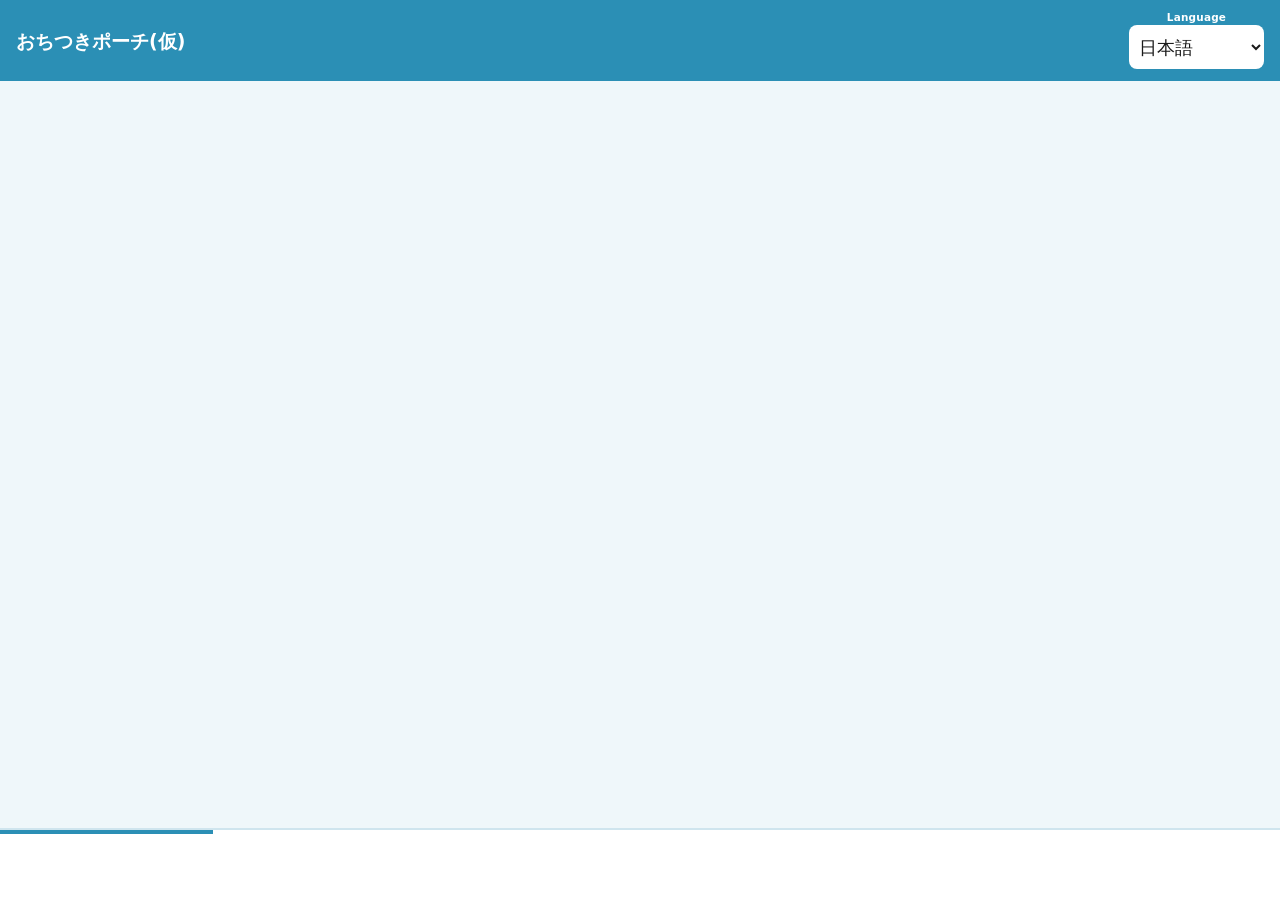
==== index.html @ 1a1b06c5 "web v0.3.1: 本体から同期 Co-Authored-By: Claude Opus 5.5 <noreply@anthropic.com>" ====
<!DOCTYPE html>
<html lang="ja">
<head>
<meta charset="UTF-8">
<meta name="viewport" content="width=device-width, initial-scale=1, viewport-fit=cover">
<meta name="theme-color" content="#2b8fb5">
<title>おちつきポーチ(仮)</title>
<meta name="description" content="落ち着くもの・はぐれたときの写真と手順・食べられる市販品・しぐさの意味を、家族のスマホ1台に。端末内のみ・オフライン・登録なし。">
<link rel="manifest" href="manifest.json">
<link rel="icon" href="icons/icon-192.png">
<link rel="apple-touch-icon" href="icons/icon-192.png">
<link rel="stylesheet" href="style.css">
</head>
<body class="fs0">
<header id="hd">
  <div id="hd-title">おちつきポーチ(仮)</div>
  <div id="hd-right">
    <div id="lang-wrap">
      <span class="lang-label">Language</span>
      <select id="set-lang" aria-label="Language 言語">
        <option value="ja">日本語</option>
        <option value="en">English</option>
        <option value="de">Deutsch</option>
        <option value="fr">Français</option>
        <option value="es">Español</option>
        <option value="it">Italiano</option>
        <option value="pt">Português</option>
        <option value="nl">Nederlands</option>
        <option value="sv">Svenska</option>
        <option value="ko">한국어</option>
        <option value="zh">简体中文</option>
        <option value="ar">العربية</option>
      </select>
    </div>
  </div>
</header>

<main id="main">

  <!-- ホーム(screens/home.js が描く) -->
  <section id="scr-home" class="screen" data-scr="home"></section>
  <section id="scr-calm" class="screen hidden" data-scr="calm"></section>
  <section id="scr-search" class="screen hidden" data-scr="search"></section>
  <section id="scr-food" class="screen hidden" data-scr="food"></section>
  <section id="scr-gesture" class="screen hidden" data-scr="gesture"></section>

  <!-- BUILDER: 画面を足すときは
       <section id="scr-<id>" class="screen hidden" data-scr="<id>"></section>
       を追加し、screens/<id>.js で window.SCREENS.register('<id>', { render(container, api){...} }) する。
       ナビは下の #navbar に <button id="nav-<id>" class="nav-btn" data-scr="<id>"></button> を足す(合計6個まで)。
       i18n.js の nav.<id> にラベルを入れる(ja と en の両方)。sw.js の ASSETS にも screens/<id>.js を足す。 -->

  <!-- せってい(共通シェル。文言は app.js の I18N_MAP が入れる) -->
  <section id="scr-set" class="screen hidden" data-scr="set">
    <h2 id="set-h-normal" class="sec-h"></h2>
    <div class="set-row"><span id="lbl-fs"></span><button id="btn-fs" class="set-btn"></button></div>
    <div class="set-row"><span id="lbl-theme"></span><button id="btn-theme" class="set-btn"></button></div>
    <div class="set-row"><span id="lbl-bgm"></span><button id="btn-bgm" class="set-btn"></button></div>
    <div class="set-row"><span id="lbl-sound"></span><button id="btn-sound" class="set-btn"></button></div>

    <!-- BUILDER: アプリ固有の設定行はここに足す(id は set-app-* で) -->
    <div id="set-app-rows"></div>

    <h2 id="set-h-backup" class="sec-h"></h2>
    <p id="bk-hint" class="hint"></p>
    <div class="bk-row">
      <button id="bk-export" class="set-btn"></button>
      <button id="bk-import" class="set-btn"></button>
    </div>
    <input id="bk-file" type="file" accept="application/json,.json" class="hidden">

    <p id="set-note" class="hint"></p>
    <p class="credit"><a id="link-privacy" href="privacy.html"></a></p>
    <p class="credit"><a id="about-credit" href="https://soudansoyogi.com/" target="_blank" rel="noopener"></a></p>
    <p id="about-ver" class="credit"></p>
  </section>

</main>

<nav id="navbar">
  <button id="nav-home" class="nav-btn active" data-scr="home"></button>
  <button id="nav-calm" class="nav-btn" data-scr="calm"></button>
  <button id="nav-search" class="nav-btn" data-scr="search"></button>
  <button id="nav-food" class="nav-btn" data-scr="food"></button>
  <button id="nav-gesture" class="nav-btn" data-scr="gesture"></button>
  <button id="nav-set" class="nav-btn" data-scr="set"></button>
</nav>

<div id="toast" class="toast"></div>

<script src="audio.js"></script>
<script src="tap.js"></script>
<script src="i18n.js"></script>
<script src="photo.js"></script>
<script src="screens/router.js"></script>
<script src="screens/parts.js"></script>
<script src="screens/home.js"></script>
<script src="screens/calm.js"></script>
<script src="screens/search.js"></script>
<script src="screens/food.js"></script>
<script src="screens/gesture.js"></script>
<script src="app.js"></script>
</body>
</html>
---- style.css ----
/* おちつきポーチ(仮) スタイル(そよぎアプリ・キット v1)
   ・そよぎブランド4色(明るい緑/水色/白/黒) = 4テーマ(body data-theme)
   ・シェルは縦フレックス(ヘッダー=上固定 / #main=スクロール / ナビ=下固定)。100dvh・特大文字でも下端まで届く
   ・大人の尊厳を保つ落ち着いたトーン。機能色のみ。でか文字・大ボタン(44px以上)・.pressing の沈み込み(tap.js連動)
   ・targetSdk36(エッジtoエッジ)のため上下左右に env(safe-area-inset-*)。画面の上下端に余白を持つ */
:root{
  --brand:#2e9e6b;
  --bg:#f2f7f3;
  --ink:#1a1a1a;
  --card:#ffffff;
  --line:#d7e5da;
  --sub:#555;
  --alert:#d43f3f;
  --ok:#2e9e6b;
}
body[data-theme="aqua"]{ --brand:#2b8fb5; --bg:#eff7fa; --line:#cfe5ee; }
body[data-theme="white"]{ --brand:#3d8a63; --bg:#ffffff; --card:#f7f9f8; --line:#e2e6e4; }
body[data-theme="dark"]{
  --brand:#43c08a; --bg:#191d1b; --card:#242a27; --ink:#f2f2f2; --line:#3a423e; --sub:#b5bdb8;
}

*{ box-sizing:border-box; -webkit-tap-highlight-color:transparent; }
html,body{ margin:0; }
body{
  font-family:"Hiragino Sans","Yu Gothic UI","Noto Sans JP",system-ui,sans-serif;
  background:var(--bg); color:var(--ink);
  line-height:1.6;
  height:100vh; height:100dvh;
  display:flex; flex-direction:column;
  overflow:hidden;
  -webkit-touch-callout:none;
}
body.fs0{ font-size:18px; }
body.fs1{ font-size:21px; }
body.fs2{ font-size:25px; }

/* ======== ヘッダー(chromeは固定19px=fs2でも肥大させない) ======== */
header#hd{
  background:var(--brand); color:#fff;
  padding:calc(12px + env(safe-area-inset-top)) max(16px, env(safe-area-inset-right)) 12px max(16px, env(safe-area-inset-left));
  font-weight:700; font-size:19px;
  display:flex; align-items:center; justify-content:space-between; gap:14px;
  flex-shrink:0; overflow:hidden;
  min-height:calc(72px + env(safe-area-inset-top));
}
#hd-title{ flex:1; min-width:2.5em; overflow:hidden; text-overflow:ellipsis; white-space:nowrap; }
#hd-right{ display:flex; align-items:flex-end; gap:14px; flex-shrink:0; }
#lang-wrap{ display:flex; flex-direction:column; align-items:center; gap:3px; flex-shrink:0; }
.lang-label{ font-size:.55em; font-weight:700; color:#fff; line-height:1; letter-spacing:.02em; }
#hd #set-lang{
  min-height:44px; font-size:.95em; font-family:inherit;
  border:none; border-radius:8px; padding:2px 6px;
  background:#fff; color:#1a1a1a;
}
.hd-btn{
  min-height:44px; min-width:44px; padding:0 10px;
  border:none; border-radius:8px; background:rgba(255,255,255,.22); color:#fff;
  font-size:1em; font-family:inherit; font-weight:700;
}

/* ======== 本文(ここだけスクロール) ======== */
#main{
  flex:1 1 auto; min-height:0; overflow-y:auto;
  -webkit-overflow-scrolling:touch;
  width:100%; max-width:680px; margin:0 auto;
  padding:16px max(16px, env(safe-area-inset-right)) 24px max(16px, env(safe-area-inset-left));
}
.screen.hidden, .hidden, [hidden]{ display:none !important; }
.scr-title{ font-size:1.3em; margin:0 0 10px; }
.sec-h{ font-size:1.05em; margin:24px 0 8px; }
.hint{ color:var(--sub); font-size:.92em; }
.note{
  background:var(--card); border:1.5px solid var(--brand); border-radius:10px;
  padding:10px 12px; color:var(--ink); font-size:.95em; margin:0 0 10px;
}
.tagline{ font-weight:700; margin:4px 0 14px; }

/* ======== 共通部品 ======== */
.big-btn{
  display:flex; align-items:center; gap:16px; width:100%; font-size:1em;
  min-height:76px; padding:14px 20px; margin:0 0 14px;
  border:2px solid var(--brand); background:var(--card); color:var(--ink);
  border-radius:18px; font-family:inherit; text-align:left;
}
.big-btn .ico{ font-size:1.9em; line-height:1; flex:none; width:1.5em; text-align:center; }
.big-btn .lbl{ font-size:1.2em; font-weight:700; }
.big-btn.primary{ background:var(--brand); color:#fff; }
.big-btn.alert{ border-color:var(--alert); }
.big-btn.huge{ min-height:40vh; min-height:40dvh; justify-content:center; text-align:center; font-size:1.3em; }
.grid2{ display:grid; grid-template-columns:1fr 1fr; gap:12px; }
.grid2 .big-btn{ flex-direction:column; justify-content:center; text-align:center; margin:0; min-height:120px; }
.card{
  background:var(--card); border:2px solid var(--line); border-radius:16px;
  padding:12px 14px; margin:0 0 12px;
}
.card.tappable{ border-color:var(--brand); }
.row{ display:flex; align-items:center; gap:10px; }
.row.between{ justify-content:space-between; }
.btn{
  min-height:52px; min-width:52px; padding:0 18px;
  display:inline-flex; align-items:center; justify-content:center; gap:8px;
  border:2px solid var(--line); background:var(--card); color:var(--ink);
  border-radius:14px; font-family:inherit; font-size:1em; font-weight:700;
}
.btn.primary{ border-color:var(--brand); background:var(--brand); color:#fff; }
.btn.danger{ border-color:#cc3b30; color:#cc3b30; }
body[data-theme="dark"] .btn.danger{ border-color:#ef9a9a; color:#ef9a9a; }
.btn.wide{ width:100%; }
.btn-row{ display:flex; gap:10px; flex-wrap:wrap; margin:10px 0; }
.btn-row .btn{ flex:1; }
.field{ margin:12px 0; }
.field label{ display:block; font-weight:700; margin:0 0 4px; }
.field input[type="text"], .field input[type="number"], .field input[type="date"], .field input[type="time"], .field textarea, .field select{
  width:100%; font-size:1em; font-family:inherit;
  padding:10px; border:2px solid var(--line); border-radius:10px;
  background:var(--card); color:var(--ink);
}
.field textarea{ resize:vertical; min-height:2.6em; }
.list{ margin:0; padding:0; list-style:none; }
.list li{
  background:var(--card); border:2px solid var(--line); border-radius:12px;
  padding:10px 12px; margin:0 0 8px; min-height:52px;
  display:flex; align-items:center; gap:10px;
}
.list li .grow{ flex:1; min-width:0; overflow-wrap:anywhere; }
.chips{ display:flex; flex-wrap:wrap; gap:8px; }
.chip{
  min-height:44px; padding:6px 14px; border-radius:999px;
  border:2px solid var(--line); background:var(--card); color:var(--ink);
  font-family:inherit; font-size:.95em; font-weight:700;
}
.chip.on{ border-color:var(--brand); background:var(--brand); color:#fff; }
.empty{ color:var(--sub); text-align:center; padding:20px 8px; }
.photo-thumb{ width:64px; height:64px; object-fit:cover; border-radius:10px; background:var(--bg); flex:none; }
.photo-big{ width:100%; max-width:min(90vw,420px); aspect-ratio:1/1; object-fit:contain; border-radius:16px; background:var(--card); border:2px solid var(--line); display:block; margin:0 auto; }

/* ======== でか文字・見せる(全画面) ======== */
.ov{
  position:fixed; inset:0; z-index:300; background:var(--bg); color:var(--ink);
  overflow-y:auto; -webkit-overflow-scrolling:touch;
  padding:calc(20px + env(safe-area-inset-top)) max(16px, env(safe-area-inset-right))
          calc(96px + env(safe-area-inset-bottom)) max(16px, env(safe-area-inset-left));
}
.ov.show-white{ background:#fff; color:#1a1a1a; }
.ov.show-black{ background:#000; color:#fff; }
.ov-close{
  position:fixed; min-height:64px; z-index:301;
  bottom:calc(16px + env(safe-area-inset-bottom));
  left:max(16px, env(safe-area-inset-left)); right:max(16px, env(safe-area-inset-right));
  background:var(--brand); color:#fff; border:none; border-radius:12px;
  font-size:1.2em; font-weight:700; font-family:inherit;
}
.show-head{ font-size:1.3em; font-weight:800; border:3px solid var(--brand); border-radius:12px; padding:12px; text-align:center; }
.show-block{ margin-top:18px; }
.show-label{ font-size:.9em; color:var(--sub); font-weight:700; }
.show-value{ font-size:1.9em; font-weight:800; line-height:1.35; background:var(--card); border-radius:10px; padding:10px 12px; overflow-wrap:anywhere; }
.step-text{ font-size:2em; font-weight:800; line-height:1.4; text-align:center; margin:12vh 0 24px; overflow-wrap:anywhere; }
.call-btn{
  display:block; margin-top:10px; min-height:64px; line-height:64px;
  background:#2e9e6b; color:#fff; text-align:center;
  font-size:1.3em; font-weight:800; border-radius:12px; text-decoration:none;
}

/* ======== せってい ======== */
.set-row{
  display:flex; justify-content:space-between; align-items:center;
  min-height:56px; gap:12px; border-bottom:1px solid var(--line);
}
.set-btn{
  min-width:120px; min-height:48px; font-size:1em; font-family:inherit;
  border:2px solid var(--brand); background:var(--card); color:var(--ink);
  border-radius:10px;
}
select{ min-height:48px; font-size:1em; font-family:inherit; }
.bk-row{ display:flex; gap:12px; }
.bk-row .set-btn{ flex:1; }
input[type="file"].hidden{ display:none; }
.credit{ color:var(--sub); margin-top:20px; text-align:center; }
.credit a{ color:var(--brand); text-decoration:underline; display:inline-block; padding:8px 4px; }

/* ======== ナビ(下固定・最大6) ======== */
#navbar{
  flex-shrink:0; display:flex;
  background:var(--card); border-top:2px solid var(--line);
  padding-bottom:max(6px, env(safe-area-inset-bottom));
  padding-left:env(safe-area-inset-left); padding-right:env(safe-area-inset-right);
}
.nav-btn{
  flex:1; min-height:64px; min-width:44px; border:none; background:none;
  font-weight:700; font-family:inherit; color:var(--sub);
  border-top:4px solid transparent; padding:4px 1px; line-height:1.25;
  /* ナビ6個×4文字が 360px幅でも1行に収まる大きさ(ヘッダーと同じく chrome は文字設定で肥大させない) */
  font-size:clamp(12px, 3.6vw, 16px);
}
.nav-btn.active{ color:var(--brand); border-top-color:var(--brand); }
.nav-btn.hidden{ display:none; }

/* tap.js の押下フィードバック */
.pressing{ transform:scale(.97); filter:brightness(.92); }

/* トースト */
.toast{
  position:fixed; bottom:calc(96px + env(safe-area-inset-bottom)); left:50%; transform:translateX(-50%);
  background:#333; color:#fff; padding:10px 18px; border-radius:999px;
  opacity:0; transition:opacity .25s; pointer-events:none; z-index:400; max-width:88%; width:max-content;
}
.toast.show{ opacity:1; }

/* ======== 写真の取り込みとトリミング(photo.js) ======== */
.photo-ov{
  position:fixed; inset:0; z-index:350; background:var(--bg); color:var(--ink);
  display:flex; flex-direction:column; align-items:center; overflow-y:auto;
  padding:calc(20px + env(safe-area-inset-top)) 16px calc(24px + env(safe-area-inset-bottom));
}
.photo-ov-title{ font-size:1.18em; font-weight:700; margin:0 0 6px; text-align:center; }
.photo-ov-hint{ color:var(--sub); font-size:.92em; text-align:center; margin:0 0 14px; max-width:22em; }
.photo-crop-canvas{
  width:min(80vw,300px); height:min(80vw,300px); max-width:300px; max-height:300px;
  border-radius:12px; border:2px solid var(--brand); background:#000; touch-action:none; display:block;
}
.photo-dpad{ display:grid; grid-template-columns:repeat(3,52px); grid-template-rows:repeat(3,52px); gap:6px; margin:14px 0 6px; justify-content:center; }
.photo-nudge{ min-width:52px; min-height:52px; border:2px solid var(--line); background:var(--card); color:var(--ink); border-radius:12px; font-size:1.2em; font-family:inherit; }
.photo-nudge.spacer{ border:none; background:none; }
.photo-zoom-row{ display:flex; align-items:center; gap:10px; width:100%; max-width:340px; margin:8px 0 2px; }
.photo-zoom-row input[type="range"]{ flex:1; min-height:44px; accent-color:var(--brand); }
.photo-row{ display:flex; gap:12px; justify-content:center; flex-wrap:wrap; width:100%; max-width:420px; margin-top:12px; }
.photo-file{ display:none; }

/* ======== おちつきポーチ固有(画面部品。シェル共通部ではない) ======== */
.home-grid .big-btn{ min-height:132px; gap:6px; }
.home-grid .big-btn .sub{ font-size:.8em; color:var(--sub); }
.home-grid .big-btn.primary .sub{ color:#fff; opacity:.9; }
.big-btn.wide{ width:100%; }
.today-card{ margin-top:16px; }
.today-h{ margin:0 0 8px; }
.today-img{ width:100%; max-height:50vh; object-fit:contain; border-radius:12px; background:var(--bg); display:block; }
.today-date{ font-weight:700; margin:6px 0; text-align:center; }
.thumb-ph{ width:64px; height:64px; border-radius:10px; background:var(--line); display:flex; align-items:center; justify-content:center; font-size:1.6em; flex:none; }
.item-title{ font-weight:700; overflow-wrap:anywhere; }
.edit-mark{ color:var(--brand); font-size:1.2em; flex:none; padding:0 4px; }
.btn.small{ min-width:52px; padding:0 12px; flex:none; }
.btn.dim{ opacity:.45; }
.calm-item{ padding:0; overflow:hidden; gap:0; }
.calm-open{ flex:1; min-width:0; display:flex; align-items:center; gap:10px; padding:10px 12px; min-height:76px; border:none; background:none; color:var(--ink); font-family:inherit; font-size:1em; text-align:left; }
.calm-item .btn.small{ margin:0 8px; }
.calm-ov{ display:flex; flex-direction:column; align-items:center; justify-content:center; text-align:center; }
.calm-name{ font-size:1.3em; font-weight:800; margin:0 0 12px; }
.calm-img{ width:100%; max-width:min(92vw,560px); max-height:70vh; max-height:70dvh; object-fit:contain; border-radius:16px; display:block; margin:0 auto; }
.calm-sound-state{ font-weight:700; margin:16px 0 4px; min-height:1.6em; }
.calm-ov .btn-row{ width:100%; max-width:420px; justify-content:center; }   /* ▶ ならす / ■ とめる が折れない幅 */
.calm-ov .btn{ white-space:nowrap; }
/* RTL(ar)でも 家族が書いた日本語・翻訳前の英語・歩数の数字が崩れない(段落ごとに向きを自動判定・数字は左→右) */
.step-text, .show-value, .show-item-head, .show-note, .item-title, .calm-name, .sound-name, .today-date, .fld{ unicode-bidi:plaintext; }
.step-count{ direction:ltr; unicode-bidi:isolate; }
.ov-title{ font-size:1.2em; font-weight:800; margin:0 0 6px; }
.form-ov .field textarea{ min-height:4em; }
.form-actions{ margin-top:18px; }
.photo-prev{ margin:6px 0; }
.photo-prev .photo-big{ max-width:min(60vw,240px); }
.sound-name{ font-weight:700; margin:4px 0; overflow-wrap:anywhere; }
.confirm-ov{ background:rgba(0,0,0,.55); display:flex; align-items:center; justify-content:center; }
.confirm-box{ background:var(--card); color:var(--ink); border-radius:16px; padding:20px 18px; width:min(92vw,360px); }
.confirm-text{ font-size:1.15em; font-weight:700; text-align:center; margin:0 0 8px; }
.show-ov .show-value{ white-space:pre-wrap; }
.show-ov .show-value.long{ font-size:1.35em; line-height:1.45; }   /* 長文(41字以上)は1画面に収まりやすい大きさ */
.show-item-head{ font-size:1.5em; font-weight:800; line-height:1.3; overflow-wrap:anywhere; border-bottom:3px solid var(--brand); padding:4px 0; }
.show-ov .show-block + .show-block{ margin-top:28px; }
.show-ov .show-img{ width:100%; max-height:55vh; max-height:55dvh; object-fit:contain; border-radius:12px; display:block; margin:8px auto; background:#f2f2f2; }
.show-note{ margin-top:24px; text-align:center; }
.steps-ov .step-text{ white-space:pre-wrap; font-size:1.7em; margin:6vh 0 20px; }
.step-count{ text-align:center; font-weight:700; color:#555; margin:14px 0 0; }
.step-call{ text-align:center; margin:0 0 12px; }
.step-nav .btn{ min-height:64px; }
.show-white .btn{ color:#1a1a1a; background:#fff; }
.show-white .btn.primary{ color:#fff; background:var(--brand); }
.steps-row .btn{ min-height:64px; flex-direction:column; gap:2px; font-size:.95em; }
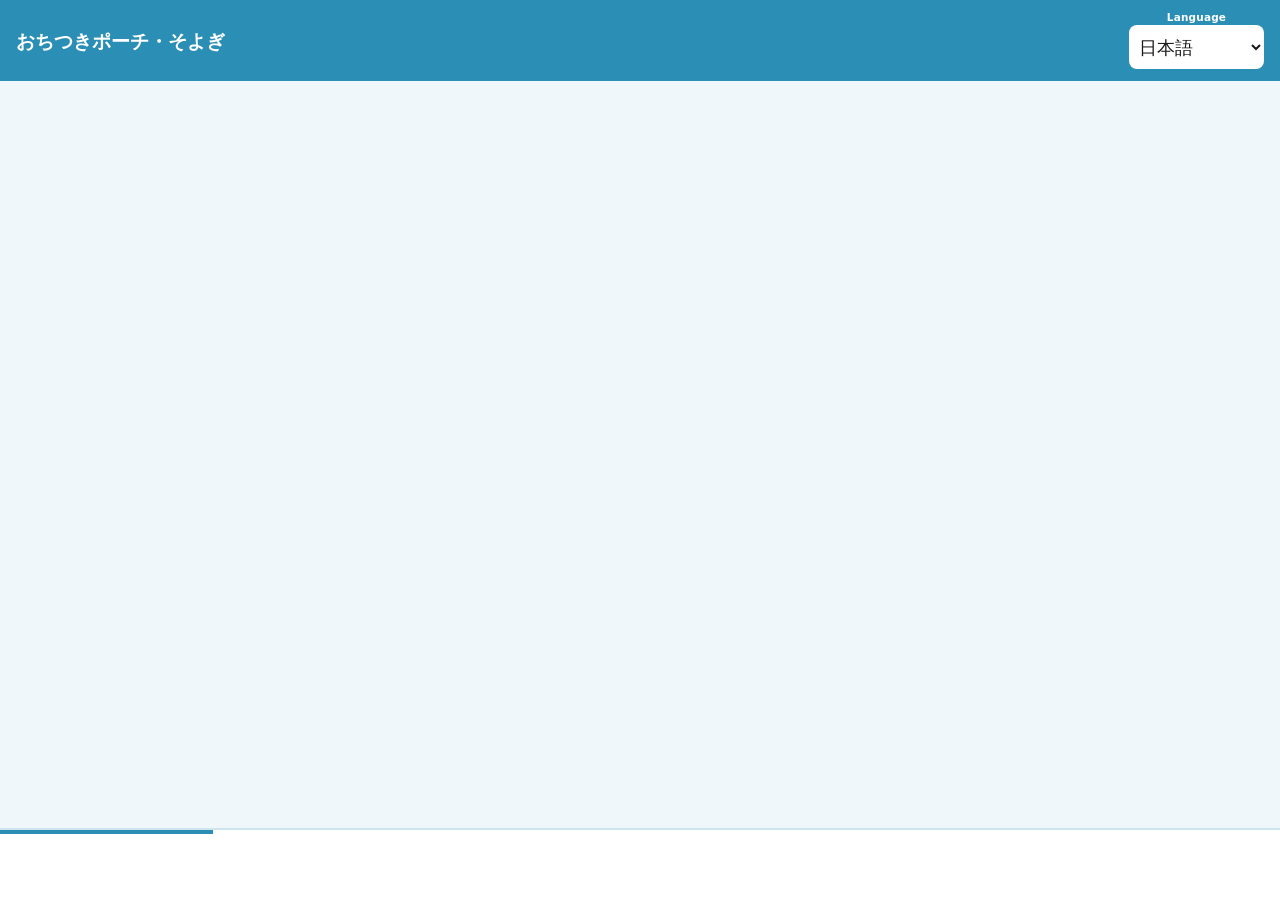
==== commit 23163d28: "web v0.4.0: 本体から同期 Co-Authored-By: Claude Opus 5.5 <noreply@anthropic.com>" ====
--- a/index.html
+++ b/index.html
@@ -4,7 +4,7 @@
 <meta charset="UTF-8">
 <meta name="viewport" content="width=device-width, initial-scale=1, viewport-fit=cover">
 <meta name="theme-color" content="#2b8fb5">
-<title>おちつきポーチ(仮)</title>
+<title>おちつきポーチ・そよぎ</title>
 <meta name="description" content="落ち着くもの・はぐれたときの写真と手順・食べられる市販品・しぐさの意味を、家族のスマホ1台に。端末内のみ・オフライン・登録なし。">
 <link rel="manifest" href="manifest.json">
 <link rel="icon" href="icons/icon-192.png">
@@ -13,7 +13,7 @@
 </head>
 <body class="fs0">
 <header id="hd">
-  <div id="hd-title">おちつきポーチ(仮)</div>
+  <div id="hd-title">おちつきポーチ・そよぎ</div>
   <div id="hd-right">
     <div id="lang-wrap">
       <span class="lang-label">Language</span>
--- a/style.css
+++ b/style.css
@@ -1,4 +1,4 @@
-/* おちつきポーチ(仮) スタイル(そよぎアプリ・キット v1)
+/* おちつきポーチ・そよぎ スタイル(そよぎアプリ・キット v1)
    ・そよぎブランド4色(明るい緑/水色/白/黒) = 4テーマ(body data-theme)
    ・シェルは縦フレックス(ヘッダー=上固定 / #main=スクロール / ナビ=下固定)。100dvh・特大文字でも下端まで届く
    ・大人の尊厳を保つ落ち着いたトーン。機能色のみ。でか文字・大ボタン(44px以上)・.pressing の沈み込み(tap.js連動)
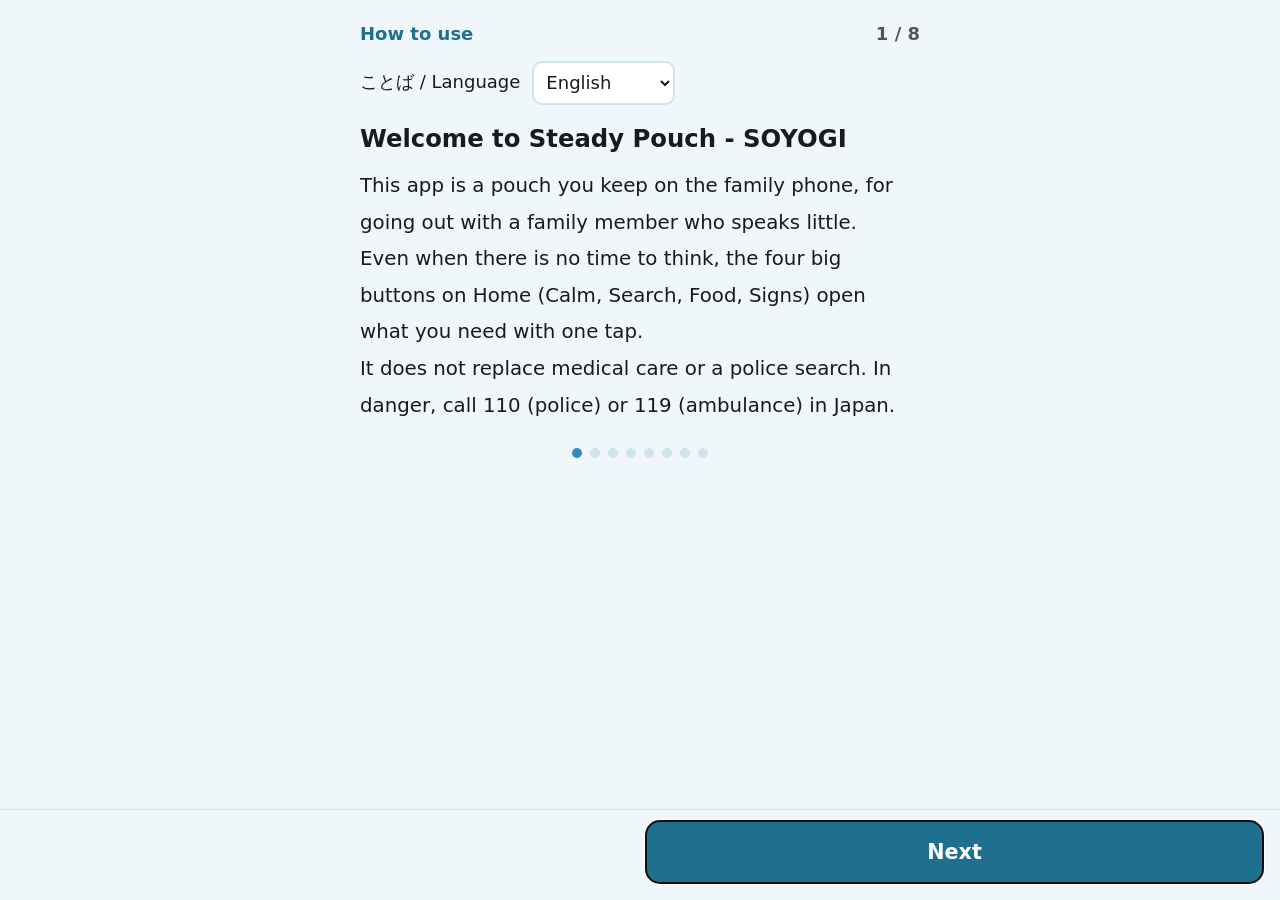
==== commit a05a2032: "web v0.4.7: 本体から同期 Co-Authored-By: Claude Opus 5.5 <noreply@anthropic.com>" ====
--- a/index.html
+++ b/index.html
@@ -61,6 +61,9 @@
     <!-- BUILDER: アプリ固有の設定行はここに足す(id は set-app-* で) -->
     <div id="set-app-rows"></div>
 
+    <!-- はじめての つかいかた を もう一度(app.js openGuide・GUIDE_AGAIN=false なら隠す) -->
+    <div id="set-guide-row" class="set-row"><span id="lbl-guide"></span><button id="btn-guide" class="set-btn"></button></div>
+
     <h2 id="set-h-backup" class="sec-h"></h2>
     <p id="bk-hint" class="hint"></p>
     <div class="bk-row">
--- a/style.css
+++ b/style.css
@@ -197,6 +197,17 @@
 
 /* tap.js の押下フィードバック */
 .pressing{ transform:scale(.97); filter:brightness(.92); }
+
+/* アプリの中の確かめの窓(app.js askBox・Play版だけ・2026-09-29)。重ねた画面・写真の切りとりより上、トーストより下 */
+.ov.ask-ov{
+  z-index:360; background:rgba(0,0,0,.55); display:flex; align-items:center; justify-content:center;
+  padding:calc(16px + env(safe-area-inset-top)) max(16px, env(safe-area-inset-right))
+          calc(16px + env(safe-area-inset-bottom)) max(16px, env(safe-area-inset-left));
+}
+.ask-box{ background:var(--card); color:var(--ink); border:2px solid var(--line); border-radius:16px; padding:20px 16px 16px; width:min(100%, 460px); max-height:100%; overflow-y:auto; }
+.ask-msg{ font-size:1.15em; font-weight:700; line-height:1.55; margin:0 0 18px; word-break:keep-all; overflow-wrap:anywhere; white-space:pre-wrap; }   /* 分かち書きの空白で折る(語の途中で切らない) */
+.ask-row{ display:flex; flex-wrap:wrap; gap:10px; }
+.ask-row .btn{ flex:1 1 7em; min-height:56px; font-size:1.1em; }
 
 /* トースト */
 .toast{
@@ -267,10 +278,78 @@
 .show-ov .show-block + .show-block{ margin-top:28px; }
 .show-ov .show-img{ width:100%; max-height:55vh; max-height:55dvh; object-fit:contain; border-radius:12px; display:block; margin:8px auto; background:#f2f2f2; }
 .show-note{ margin-top:24px; text-align:center; }
-.steps-ov .step-text{ white-space:pre-wrap; font-size:1.7em; margin:6vh 0 20px; }
+/* 手順: 本文の大きさは上限つき(文字特大・狭い幅でも1段が収まりやすい)。上の余白は小さく */
+.steps-ov .step-text{ white-space:pre-wrap; font-size:clamp(1.3em, 8.5vw, 1.7em); margin:2vh 0 16px; }
 .step-count{ text-align:center; font-weight:700; color:#555; margin:14px 0 0; }
 .step-call{ text-align:center; margin:0 0 12px; }
 .step-nav .btn{ min-height:64px; }
+/* まえ/つぎ は とじるの上に固定(とじる=下から16px+高さ64px の上)。本文はその下に潜るので下余白をふやす */
+.ov.steps-ov{ padding-bottom:calc(180px + env(safe-area-inset-bottom)); }
+.steps-ov .step-nav{
+  position:fixed; z-index:301; margin:0; padding:8px 0 10px; background:#fff; flex-wrap:nowrap;
+  left:max(16px, env(safe-area-inset-left)); right:max(16px, env(safe-area-inset-right));
+  bottom:calc(80px + env(safe-area-inset-bottom));
+}
+.steps-ov .step-show{ margin-top:10px; min-height:64px; border-color:var(--brand); line-height:1.3; }
+/* 手順の見出しは狭い幅で小さめに・発信ボタンは2行に折れても行の高さ64pxにしない(ボタンが本文を押し出さない) */
+.steps-ov .show-head{ font-size:clamp(1em, 5.5vw, 1.3em); padding:8px 10px; }
+.ov .call-btn{ display:flex; align-items:center; justify-content:center; line-height:1.3; padding:8px 12px; }
+.steps-ov .call-btn{ font-size:1.15em; }
 .show-white .btn{ color:#1a1a1a; background:#fff; }
 .show-white .btn.primary{ color:#fff; background:var(--brand); }
-.steps-row .btn{ min-height:64px; flex-direction:column; gap:2px; font-size:.95em; }
+/* 手順ボタンは語の途中で折らない: ja/ko は空白で折る(keep-all)。欧文の長い語はボタンの幅を広げて1語のまま
+   (overflow-wrap:anywhere は最小幅を0にするので「Einrichtun/g」「établissemen/t」と折れる=使わない)。入りきらないときだけ break-word で折る */
+.steps-row .btn{ min-height:64px; flex-direction:column; gap:2px; font-size:.95em; overflow-wrap:break-word; }
+html[lang="ja"] .steps-row .btn, html[lang="ko"] .steps-row .btn{ word-break:keep-all; }
+/* 相手に見せる白地の画面(見せる・手順)は、どのテーマでも同じ見た目(くろテーマでも白地に濃い文字) */
+.ov.show-white{ --bg:#fff; --card:#f2f2f2; --ink:#1a1a1a; --sub:#555; --line:#d7e5da; }
+.today-old{ font-weight:700; text-align:center; }
+.staff-note{ margin:6px 0 0; }
+/* 行方不明者届の案内(さがすの手順の注記の下・pouch-11)。白地の手順画面の中なので文字は --ink(どのテーマでも白地に濃い字) */
+.missing-info{ margin:10px 0 0; padding:10px 12px; border:1.5px solid var(--line); border-radius:10px; font-size:.92em; }
+.missing-text{ margin:0 0 4px; }
+.missing-info .ext-link{ display:flex; align-items:center; min-height:44px; padding:6px 0; color:var(--ink); text-decoration:underline; font-weight:700; overflow-wrap:anywhere; }
+.missing-src{ margin:6px 0 0; font-size:.9em; }
+
+/* ======== 文字の色のコントラスト(点検 pouch-13・8本共通 A/B 2026-09-29) ========
+   ・緑の上の文字色(--on-brand)と ヘッダーのボタンの地(--hd-btn-bg)は ひとつずつ・そよぎ と同じ変数名。
+     くろは緑が明るい(#43c08a)ので白い文字だと 2.3:1 しかない → 濃い緑の文字(7.2:1)
+   ・文字を載せる緑(ヘッダーの地・主ボタン・chip.on・とじる)と、緑を文字色に使う所(下ナビの選択中・リンク・✎)は
+     濃い「文字用の緑」--brand-ink(白い字と 5.3:1 以上)。枠・線・飾りは --brand のまま(4テーマの考え方は変えない)
+   ・発信ボタン(.call-btn)はテーマによらず緑なので、文字用の緑 #237a52 に固定
+   ・入力欄の例文(placeholder)は既定の灰色だと しろ 4.4・くろ 3.2 なので --sub に */
+:root{ --brand-ink:#237a52; --on-brand:#fff; --hd-btn-bg:rgba(0,0,0,.28); }
+body[data-theme="aqua"]{ --brand-ink:#1f6f8f; }
+body[data-theme="white"]{ --brand-ink:#237a52; }
+body[data-theme="dark"]{ --brand-ink:var(--brand); --on-brand:#10231a; --hd-btn-bg:rgba(255,255,255,.35); }
+header#hd{ background:var(--brand-ink); color:var(--on-brand); }
+.lang-label{ color:var(--on-brand); }
+.hd-btn{ background:var(--hd-btn-bg); color:var(--on-brand); }
+.big-btn.primary, .btn.primary, .chip.on, .show-white .btn.primary{ border-color:var(--brand-ink); background:var(--brand-ink); color:var(--on-brand); }
+.ov-close{ background:var(--brand-ink); color:var(--on-brand); }
+.home-grid .big-btn.primary .sub{ color:var(--on-brand); }
+.nav-btn.active{ color:var(--brand-ink); }
+.credit a, .edit-mark{ color:var(--brand-ink); }
+.call-btn{ background:#237a52; color:#fff; }
+.field input::placeholder, .field textarea::placeholder{ color:var(--sub); opacity:1; }
+
+/* はじめての つかいかた(app.js openGuide・2026-09-30)。🔴この節はファイルの最後に置く(patch_guide.js がここから最後までを写す)。
+   ほかの重ねた画面より上・確かめの窓より下。ボタンは下に固定した帯(地の色つき=長いページでも本文が透けない) */
+.ov.guide-ov{ z-index:350; padding-bottom:calc(128px + env(safe-area-inset-bottom)); }
+.guide-box{ width:min(100%, 560px); margin:0 auto; }
+.guide-top{ display:flex; justify-content:space-between; align-items:baseline; gap:12px; }
+.guide-title{ margin:0; font-weight:800; color:var(--brand-ink, var(--brand)); }
+.guide-step{ margin:0; color:var(--sub); font-weight:700; white-space:nowrap; unicode-bidi:isolate; }   /* 向きは app.js が dir で決める(ar で「8 / 1」にしない) */
+.guide-lang{ display:flex; align-items:center; flex-wrap:wrap; gap:8px 12px; margin:12px 0 0; }
+.guide-lang select{ min-height:44px; font-size:1em; font-family:inherit; border:2px solid var(--line); border-radius:10px; background:var(--card); color:var(--ink); padding:2px 8px; }
+.guide-h{ font-size:1.35em; line-height:1.45; margin:16px 0 12px; word-break:keep-all; overflow-wrap:anywhere; }
+.guide-p{ font-size:1.1em; line-height:1.85; margin:0; white-space:pre-line; word-break:keep-all; overflow-wrap:anywhere; }
+.guide-dots{ display:flex; justify-content:center; flex-wrap:wrap; gap:8px; margin:24px 0 0; }
+.guide-dot{ width:10px; height:10px; border-radius:50%; background:var(--line); }
+.guide-dot.on{ background:var(--brand); }
+.guide-row{
+  position:fixed; z-index:351; display:flex; gap:10px; left:0; right:0; bottom:0;
+  padding:10px max(16px, env(safe-area-inset-right)) calc(16px + env(safe-area-inset-bottom)) max(16px, env(safe-area-inset-left));
+  background:var(--bg); border-top:1px solid var(--line);
+}
+.guide-row .btn{ flex:1 1 0; min-width:0; min-height:64px; font-size:1.15em; }
